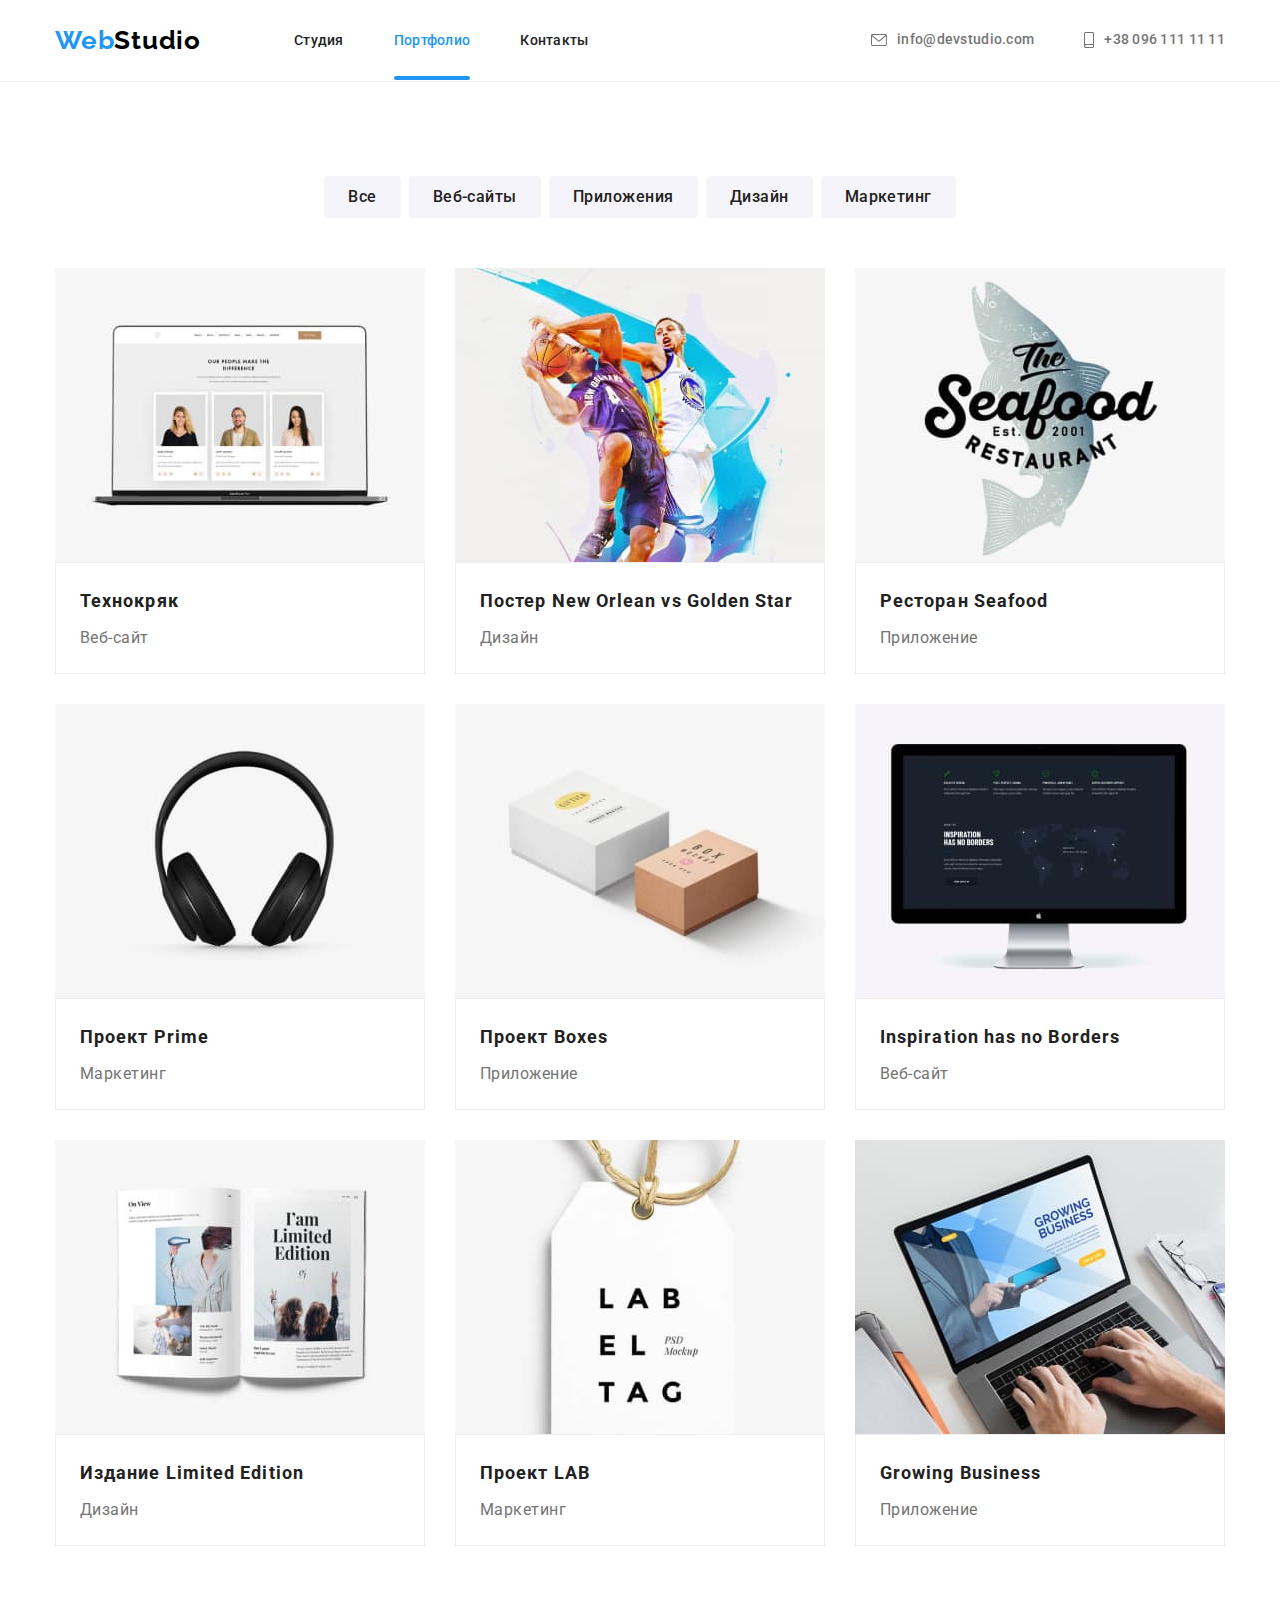
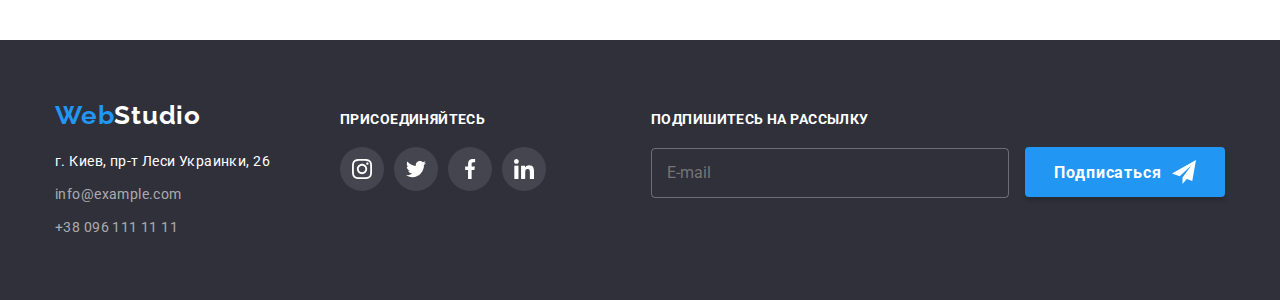
==== portfolio.html @ a88d2c27 "Copy hw-07" ====
<!DOCTYPE html>
<html lang="ru">
<head>
    <meta charset="UTF-8">
    <meta http-equiv="X-UA-Compatible" content="IE=edge">
    <meta name="viewport" content="width=device-width, initial-scale=1.0">
    <title>Портфолио</title>
    <link rel="preconnect" href="https://fonts.googleapis.com">
    <link rel="preconnect" href="https://fonts.gstatic.com" crossorigin>
    <link href="https://fonts.googleapis.com/css2?family=Raleway:wght@700&family=Roboto:wght@400;500;700;900&display=swap"
        rel="stylesheet">
    <link rel="stylesheet" href="./css/modern-normalize.css">    
    <link rel="stylesheet" href="./css/main.min.css">
</head>
<body>
    <header class="header">
        <div class="container header__container">
            <a href="./index.html" class="logo header__logo">Web<span lang="en" class="logo--dark">Studio</span>
            </a>
            <nav>
                <ul class="sitenav">
                    <li class="sitenav__item">
                        <a href="./index.html" class="sitenav__link">Студия</a>
                    </li>
                    <li class="sitenav__item">
                        <a href="#" class="sitenav__link sitenav__link--current">Портфолио</a>
                    </li>
                    <li class="sitenav__item">
                        <a href="" class="sitenav__link">Контакты</a>
                    </li>
                </ul>
            </nav>
            <ul class="contacts">
                <li class="contacts__item">
                    <a href="mailto:info@devstudio.com" class="contacts__link">
                        <svg class="contacts__icon" width="16" height="12">
                            <use href="./images/icons.svg#icon-envelope"></use>
                        </svg>
                        info@devstudio.com
                    </a>
                </li>
                <li class="contacts__item">
                    <a href="tel:+380961111111" class="contacts__link">
                        <svg class="contacts__icon" width="10" height="16">
                            <use href="./images/icons.svg#icon-smartphone"></use>
                        </svg>
                        +38 096 111 11 11
                    </a>
                </li>
            </ul>
        </div>
    </header>
    <main>
        <section class="section">
            <div class="container">
                <h1 class="section__title visually-hidden">Портфолио</h1>
                <ul class="filter">
                    <li class="filter__item"><button type="button" class="filter__button">Все</button></li>
                    <li class="filter__item"><button type="button" class="filter__button">Веб-сайты</button></li>
                    <li class="filter__item"><button type="button" class="filter__button">Приложения</button></li>
                    <li class="filter__item"><button type="button" class="filter__button">Дизайн</button></li>
                    <li class="filter__item"><button type="button" class="filter__button">Маркетинг</button></li>
                </ul>
                <ul class="portfolio">
                    <li class="portfolio__item">
                        <a href="" class="portfolio__link">
                            <div class="portfolio__overlay">
                                <img src="./images/port1.jpg" alt="Визуализация сайта Технокряк" width="370" height="294">
                                <p class="portfolio__description">Технокряк это современная площадка распространения коронавируса. Компании используют эту
                                    платформу для цифрового шпионажа и атак на защищённые сервера конкурентов.</p>
                            </div>
                            <div class="portfolio__content">
                                <h2 class="portfolio__title">Технокряк</h2>
                                <p class="portfolio__text">Веб-сайт</p>
                            </div>
                        </a>
                    </li>
                    <li class="portfolio__item">
                        <a href="" class="portfolio__link">
                            <div class="portfolio__overlay">
                                <img src="./images/port2.jpg" alt="Визуализация дизайна постера нью орлеан против голдэн стар" width="370" height="294">
                                <p class="portfolio__description">Lorem ipsum dolor sit amet consectetur adipisicing elit. Quisquam earum ut corrupti? Aut qui quam illum id mollitia. Esse suscipit ex, tenetur eos architecto non odit veniam cumque. Velit, nam?</p>
                            </div>
                            <div class="portfolio__content">
                                <h2 class="portfolio__title">Постер New Orlean vs Golden Star</h2>
                                <p class="portfolio__text">Дизайн</p>
                            </div>
                        </a>
                    </li>
                    <li class="portfolio__item">
                        <a href="" class="portfolio__link">
                            <div class="portfolio__overlay">
                                <img src="./images/port3.jpg" alt="Визуализация приложения ресторана сифуд" width="370" height="294">
                                <p class="portfolio__description">Lorem, ipsum dolor sit amet consectetur adipisicing elit. Eos minima ex odio. Corporis atque aut eos cumque, iure ipsum cupiditate suscipit, commodi recusandae consequatur sequi repellat velit nostrum deserunt aliquam?</p>
                            </div>
                            <div class="portfolio__content">
                                <h2 class="portfolio__title">Ресторан Seafood</h2>
                                <p class="portfolio__text">Приложение</p>
                            </div>
                        </a>
                    </li>
                    <li class="portfolio__item">
                        <a href="" class="portfolio__link">
                            <div class="portfolio__overlay">
                                <img src="./images/port4.jpg" alt="Визуализация маркетинга проекта прайм" width="370" height="294">
                                <p class="portfolio__description">Lorem ipsum, dolor sit amet consectetur adipisicing elit. Nostrum reiciendis veritatis eius temporibus magni quae blanditiis eum numquam explicabo expedita nesciunt, iste rerum saepe aut error deleniti fugiat velit ipsam.</p>
                            </div>
                            <div class="portfolio__content">
                                <h2 class="portfolio__title">Проект Prime</h2>
                                <p class="portfolio__text">Маркетинг</p>
                            </div>
                        </a>
                    </li>
                    <li class="portfolio__item">
                        <a href="" class="portfolio__link">
                            <div class="portfolio__overlay">
                                <img src="./images/port5.jpg" alt="Визуализация приложения проекта боксэс" width="370" height="294">
                                <p class="portfolio__description">Lorem ipsum dolor sit amet consectetur adipisicing elit. In ea dolor non minus numquam magni eius fugiat quasi minima? Quia cumque vero rerum cum sed accusamus asperiores voluptatum ut! Hic!</p>
                            </div>
                            <div class="portfolio__content">
                                <h2 class="portfolio__title">Проект Boxes</h2>
                                <p class="portfolio__text">Приложение</p>
                            </div>
                        </a>
                    </li>
                    <li class="portfolio__item">
                        <a href="" class="portfolio__link">
                            <div class="portfolio__overlay">
                                <img src="./images/port6.jpg" alt="Визуализация сайта инспирэйшн хэс ноу бордэрс" width="370" height="294">
                                <p class="portfolio__description">Lorem ipsum dolor, sit amet consectetur adipisicing elit. Laudantium tempora consequuntur placeat facilis explicabo quos voluptatum fuga, corrupti distinctio illo corporis repudiandae animi repellat labore inventore? Voluptatem nisi delectus voluptas.</p>
                            </div>
                            <div class="portfolio__content">
                                <h2 class="portfolio__title">Inspiration has no Borders</h2>
                                <p class="portfolio__text">Веб-сайт</p>
                            </div>
                        </a>
                    </li>
                    <li class="portfolio__item">
                        <a href="" class="portfolio__link">
                            <div class="portfolio__overlay">
                                <img src="./images/port7.jpg" alt="Визуализация дизайна издания лимитэд эдишн" width="370" height="294">
                                <p class="portfolio__description">Lorem ipsum dolor sit amet consectetur, adipisicing elit. Maiores amet cumque dicta dignissimos ullam nobis culpa vel vero, consequuntur cum ex fugit accusamus commodi dolorem expedita quos. Odit, rerum nulla.</p>
                            </div>
                            <div class="portfolio__content">
                                <h2 class="portfolio__title">Издание Limited Edition</h2>
                                <p class="portfolio__text">Дизайн</p>
                            </div>
                        </a>
                    </li>
                    <li class="portfolio__item">
                        <a href="" class="portfolio__link">
                            <div class="portfolio__overlay">
                                <img src="./images/port8.jpg" alt="Визуализация маркетинга проекта лаб" width="370" height="294">
                                <p class="portfolio__description">Lorem ipsum dolor sit amet consectetur adipisicing elit. Consequuntur, reprehenderit provident quod eius qui dolore porro hic sequi nemo sint maxime cum error? Officiis voluptates sit commodi, nostrum aut quasi!</p>
                            </div>
                            <div class="portfolio__content">
                                <h2 class="portfolio__title">Проект LAB</h2>
                                <p class="portfolio__text">Маркетинг</p>
                            </div>
                        </a>
                    </li>
                    <li class="portfolio__item">
                        <a href="" class="portfolio__link">
                            <div class="portfolio__overlay">
                                <img src="./images/port9.jpg" alt="Визуализация приложения гровинг бизинэс" width="370" height="294">
                                <p class="portfolio__description">Lorem ipsum dolor sit amet consectetur adipisicing elit. Dolorum esse vel consequuntur eius id expedita omnis dolorem tempore impedit? Ratione distinctio velit rem consectetur pariatur sapiente dolorem. Reprehenderit, officiis exercitationem.</p>
                            </div>
                            <div class="portfolio__content">
                                <h2 class="portfolio__title">Growing Business</h2>
                                <p class="portfolio__text">Приложение</p>
                            </div>
                        </a>
                    </li>
                </ul>
            </div>
        </section>
    </main>
    <footer class="footer">
        <div class="container footer__container">
            <div class="footer__left-wrap">
                <a href="./index.html" class="logo footer__logo">Web<span lang="en" class="logo--light">Studio</span></a>
                <address>
                    <ul class="address">
                        <li class="address__item">
                            <a href="https://goo.gl/maps/Sd4Lendt8BvaJmYn8" target="_blank" class="address__link">г. Киев,
                                пр-т Леси
                                Украинки, 26</a>
                        </li>
                        <li class="address__item">
                            <a href="mailto:info@example.com" class="address__link">info@example.com</a>
                        </li>
                        <li class="address__item">
                            <a href="tel:+380961111111" class="address__link">+38 096 111 11 11</a>
                        </li>
                    </ul>
                </address>
            </div>
            <div class="footer__central-wrap">
                <p class="footer__central-text">Присоединяйтесь</p>
                <ul class="socials">
                    <li class="socials__item">
                        <a href="" class="socials__link socials__link--theme-dark">
                            <svg class="socials__icon" width="20" height="20">
                                <use href="./images/icons.svg#icon-instagram"></use>
                            </svg>
                        </a>
                    </li>
                    <li class="socials__item">
                        <a href="" class="socials__link socials__link--theme-dark">
                            <svg class="socials__icon" width="20" height="20">
                                <use href="./images/icons.svg#icon-twitter"></use>
                            </svg>
                        </a>
                    </li>
                    <li class="socials__item">
                        <a href="" class="socials__link socials__link--theme-dark">
                            <svg class="socials__icon" width="20" height="20">
                                <use href="./images/icons.svg#icon-facebook"></use>
                            </svg>
                        </a>
                    </li>
                    <li class="socials__item">
                        <a href="" class="socials__link socials__link--theme-dark">
                            <svg class="socials__icon" width="20" height="20">
                                <use href="./images/icons.svg#icon-linkedin"></use>
                            </svg>
                        </a>
                    </li>
                </ul>
            </div>
            <div class="footer__right-wrap">
                <p class="footer__right-text">Подпишитесь на рассылку</p>
                <form action="#" class="subscribe">
                    <input type="email" class="subscribe__email" name="subscribe-email" placeholder="E-mail" />
                    <button type="submit" class="button subscribe__button">Подписаться
                        <svg class="subscribe__icon" width="24" height="24">
                            <use href="./images/icons.svg#icon-subscribe"></use>
                        </svg>
                    </button>
                </form>
            </div>
        </div>
    </footer>
</body>
</html>
---- css/main.min.css ----
.visually-hidden{position:absolute;white-space:nowrap;width:1px;height:1px;overflow:hidden;border:0;padding:0;clip:rect(0 0 0 0);clip-path:inset(50%);margin:-1px}.section__title{font-size:36px;line-height:1.17;letter-spacing:.03em;text-align:center}.features__title,.about__title,.footer__right-text,.footer__central-text{font-size:14px;line-height:1.14;letter-spacing:.03em;text-transform:uppercase}.logo{font-family:"Raleway",sans-serif;font-weight:700;font-size:26px;line-height:1.19;letter-spacing:.03em}.hero__title{font-weight:900;font-size:44px;line-height:1.36;letter-spacing:.06em;text-transform:uppercase;text-align:center}.sitenav__link,.contacts__link{font-weight:500;font-size:14px;line-height:1.14;letter-spacing:.02em}.team__title,.team__text{font-size:16px;line-height:1.19;letter-spacing:.03em;text-align:center}h1,h2,h3,h4,h5,h6,p,ul{margin-top:0;margin-bottom:0}a{text-decoration:none}ul{padding:0;list-style-type:none}button{padding:0}body{font-family:"Roboto", sans-serif;color:#757575}img{display:block;max-width:100%;height:auto}.container{width:1200px;margin:0 auto;padding:0 15px}.logo{color:#2196f3}.logo--dark{color:#000000}.logo--light{color:#fff}.section{padding-top:94px;padding-bottom:94px}.section__title{margin-bottom:50px;color:#212121}.section--no-padding-top{padding-top:0}.section--another-background{background-color:#f5f4fa}.button{display:block;margin:0 auto;min-width:200px;min-height:50px;font-weight:700;font-size:16px;line-height:1.87;letter-spacing:0.06em;color:#fff;background-color:#2196f3;box-shadow:0px 4px 4px rgba(0,0,0,0.15);border-radius:4px;border-color:transparent;cursor:pointer}.socials{display:flex;justify-content:center}.socials__item{min-height:44px;min-width:44px}.socials__item:not(:last-child){margin-right:10px}.socials__link{display:flex;justify-content:center;align-items:center;width:100%;height:100%;background-color:transparent;border-radius:50%;fill:#afb1b8;transition:background-color 250ms cubic-bezier(0.4, 0, 0.2, 1)}.socials__link:hover,.socials__link:focus{background-color:#2196f3;fill:#ffffff}.socials__link--theme-dark{background-color:rgba(255,255,255,0.1);fill:#ffffff}.backdrop{width:100vw;height:100vh;background-color:rgba(0,0,0,0.2);position:fixed;top:0;left:0;transition:opacity 250ms cubic-bezier(0.4, 0, 0.2, 1),visibility 250ms cubic-bezier(0.4, 0, 0.2, 1)}.backdrop.is-hidden{opacity:0;visibility:hidden;pointer-events:none}.modal{width:528px;min-height:581px;padding:40px;position:absolute;top:50%;left:50%;background-color:#fff;box-shadow:0px 1px 3px rgba(0,0,0,0.12),0px 1px 1px rgba(0,0,0,0.14),0px 2px 1px rgba(0,0,0,0.2);border-radius:4px;transform:translate(-50%, -50%) scale(1);transition:transform 250ms cubic-bezier(0.4, 0, 0.2, 1)}.backdrop.is-hidden .modal{transform:translate(-50%, -50%) scale(1.15)}.modal__close{display:flex;align-items:center;justify-content:center;width:30px;height:30px;position:absolute;top:8px;right:8px;color:#000000;background-color:transparent;border-radius:50%;border-color:rgba(0,0,0,0.1);cursor:pointer;transition:color 250ms cubic-bezier(0.4, 0, 0.2, 1)}.modal__close:hover,.modal__close:focus{color:#2196f3}.modal__close-icon{fill:currentColor}.application__title{margin-bottom:12px;font-weight:700;font-size:20px;line-height:1.15;text-align:center;letter-spacing:.03em;color:#212121}.application__label{display:flex;flex-direction:column;margin-bottom:10px;font-size:12px;line-height:1.17;letter-spacing:0.01em;color:#757575}.application__label_last{margin-bottom:0}.application__input-wrap{margin-top:4px;position:relative;color:#212121}.application__input{width:100%;min-height:40px;padding-left:42px;border:1px solid rgba(33,33,33,0.2);border-radius:4px;cursor:pointer;transition:border-color 250ms cubic-bezier(0.4, 0, 0.2, 1)}.application__input:focus{border-color:#2196f3}.application__icon{position:absolute;left:12px;top:50%;transform:translateY(-50%);fill:currentColor;transition:fill 250ms cubic-bezier(0.4, 0, 0.2, 1)}.application__input:focus+.application__icon{fill:#2196f3}.application__comment{margin-top:4px;padding:12px 16px;min-height:120px;border:1px solid rgba(33,33,33,0.2);border-radius:4px;resize:none;cursor:pointer;transition:border-color 250ms cubic-bezier(0.4, 0, 0.2, 1)}.application__comment::placeholder{color:rgba(117,117,117,0.5);transition:color 250ms cubic-bezier(0.4, 0, 0.2, 1)}.application__comment:focus{border-color:#2196f3}.application__comment:focus::placeholder{color:#2196f3}.policy{display:flex;justify-content:center;align-items:center;margin-top:20px;margin-bottom:30px;font-size:14px;line-height:1.71;letter-spacing:.03em;color:#757575;cursor:pointer}.policy__checkbox{appearance:none}.policy__item{display:flex;justify-content:center;align-items:center;width:16px;height:15px;margin-right:8px;border:2px solid #000000;border-radius:3px;transition:background-color 250ms cubic-bezier(0.4, 0, 0.2, 1),border 250ms cubic-bezier(0.4, 0, 0.2, 1)}.policy__checkbox:focus+.policy__item{border:2px solid #2196f3;outline:1px solid #000000}.policy__checkbox:checked+.policy__item{background-color:#2196f3;border:2px solid transparent}.policy__icon{fill:#fff}.policy__link{margin-left:4px;color:#2196f3;text-decoration:underline}.header{border-bottom:1px solid #ececec}.header__container{display:flex;align-items:center;padding-top:25px;padding-bottom:25px}.header__logo{margin-right:93px}.sitenav{display:flex}.sitenav__item:not(:last-child){margin-right:50px}.sitenav__link{position:relative;color:#212121;transition:color 250ms cubic-bezier(0.4, 0, 0.2, 1)}.sitenav__link:hover,.sitenav__link:focus{color:#2196f3}.sitenav__link--current{color:#2196f3}.sitenav__link--current::after{content:"";width:100%;height:4px;display:block;position:absolute;left:0;bottom:-32px;background-color:#2196f3;border-radius:2px}.contacts{display:flex;margin-left:auto}.contacts__item:not(:last-child){margin-right:50px}.contacts__link{display:flex;align-items:center;color:inherit;transition:color 250ms cubic-bezier(0.4, 0, 0.2, 1)}.contacts__link:hover,.contacts__link:focus{color:#2196f3}.contacts__icon{fill:currentColor;margin-right:10px}.hero{max-width:1600px;margin:0 auto;padding-top:200px;padding-bottom:200px;background-color:#2f303a;background-image:linear-gradient(rgba(47,48,58,0.4), rgba(47,48,58,0.4)),url(../images/hero-bg.jpg);background-position:center;background-repeat:no-repeat;background-size:cover}.hero__title{margin-bottom:30px;max-width:696px;margin-right:auto;margin-left:auto;color:#fff}.features{display:flex}.features__item{min-width:270px}.features__item:not(:last-child){margin-right:30px}.features__thumb{display:flex;justify-content:center;align-items:center;width:100%;min-height:120px;margin-bottom:30px;background-color:#f5f4fa;border-radius:4px}.features__title{margin-bottom:10px;color:#212121}.features__text{font-size:14px;line-height:1.71;letter-spacing:.03em}.about{display:flex}.about__section{padding-top:0}.about__item{position:relative}.about__item:not(:last-child){margin-right:30px}.about__title{display:flex;justify-content:center;align-items:center;width:100%;min-height:70px;position:absolute;bottom:0;left:0;color:#fff;background-color:rgba(47,48,58,0.8)}.team{display:flex}.team__item{background:#fff;box-shadow:0px 1px 3px rgba(0,0,0,0.12),0px 1px 1px rgba(0,0,0,0.14),0px 2px 1px rgba(0,0,0,0.2);border-radius:0px 0px 4px 4px}.team__item:not(:last-child){margin-right:30px}.team__content{padding-top:30px;padding-bottom:30px}.team__title{margin-bottom:10px;font-weight:500;color:#212121}.team__text{margin-bottom:16px}.clients{display:flex;justify-content:center;align-items:center}.clients__item{width:170px;height:92px}.clients__item:not(:last-child){margin-right:30px}.clients__link{display:flex;justify-content:center;align-items:center;width:100%;height:100%;fill:#afb1b8;border:1px solid #afb1b8;border-radius:4px;transition:border-color 250ms cubic-bezier(0.4, 0, 0.2, 1),fill 250ms cubic-bezier(0.4, 0, 0.2, 1)}.clients__link:hover,.clients__link:focus{border-color:#2196f3;fill:#2196f3}.footer{padding-top:60px;padding-bottom:60px;background-color:#2f303a}.footer__container{display:flex;align-items:baseline}.footer__logo{display:block;margin-bottom:20px}.footer__left-wrap{margin-right:70px}.footer__right-wrap{margin-left:auto}.footer__right-text,.footer__central-text{margin-bottom:20px;color:#fff;font-weight:700}.address__item{font-style:normal;font-size:14px;line-height:1.71;letter-spacing:.03em;color:#fff}.address__item+.address__item{color:rgba(255,255,255,0.6)}.address__item:not(:last-child){margin-bottom:9px}.address__link{color:inherit;transition:color 250ms cubic-bezier(0.4, 0, 0.2, 1)}.address__link:hover,.address__link:focus{color:#2196f3}.subscribe__email{width:358px;min-height:50px;padding:15px;margin-right:12px;color:#fff;background-color:transparent;border:1px solid rgba(255,255,255,0.3);border-radius:4px;cursor:pointer}.subscribe__button{display:inline-flex;justify-content:center;align-items:center}.subscribe__icon{margin-left:10px;fill:currentColor}.filter{display:flex;justify-content:center;margin-bottom:50px}.filter__item:not(:last-child){margin-right:8px}.filter__button{padding:6px 22px;font-family:inherit;font-weight:500;font-size:16px;line-height:1.62;letter-spacing:.03em;color:#212121;background:#f5f4fa;border-radius:4px;border-color:transparent;cursor:pointer;transition:color 250ms cubic-bezier(0.4, 0, 0.2, 1),background-color 250ms cubic-bezier(0.4, 0, 0.2, 1),box-shadow 250ms cubic-bezier(0.4, 0, 0.2, 1)}.filter__button:hover,.filter__button:focus{color:#fff;background-color:#2196f3;box-shadow:0px 3px 1px rgba(0,0,0,0.1),0px 1px 2px rgba(0,0,0,0.08),0px 2px 2px rgba(0,0,0,0.12)}.portfolio{display:flex;flex-wrap:wrap;margin-right:-30px;margin-bottom:-30px}.portfolio__item{margin-right:30px;margin-bottom:30px;flex-basis:calc((100% - 3 * 30px) / 3)}.portfolio__link{display:inline-block;width:100%;height:100%;transition:box-shadow 250ms cubic-bezier(0.4, 0, 0.2, 1)}.portfolio__link:hover,.portfolio__link:focus{box-shadow:0px 1px 1px rgba(0,0,0,0.12),0px 4px 4px rgba(0,0,0,0.06),1px 4px 6px rgba(0,0,0,0.16)}.portfolio__overlay{position:relative;overflow:hidden}.portfolio__description{height:100%;padding:63px 24px;position:absolute;top:0;left:0;font-size:18px;line-height:1.56;letter-spacing:.03em;color:#fff;background-color:#2196f3;transform:translateY(101%);transition:transform 250ms cubic-bezier(0.4, 0, 0.2, 1)}.portfolio__link:hover .portfolio__description,.portfolio__link:focus .portfolio__description{transform:translateY(0)}.portfolio__content{padding:20px 24px;border:1px solid #eeeeee}.portfolio__title{margin-bottom:4px;font-size:18px;line-height:2;letter-spacing:0.06em;color:#212121}.portfolio__text{font-size:16px;line-height:1.87;letter-spacing:.03em;color:#757575}
/*# sourceMappingURL=main.min.css.map */
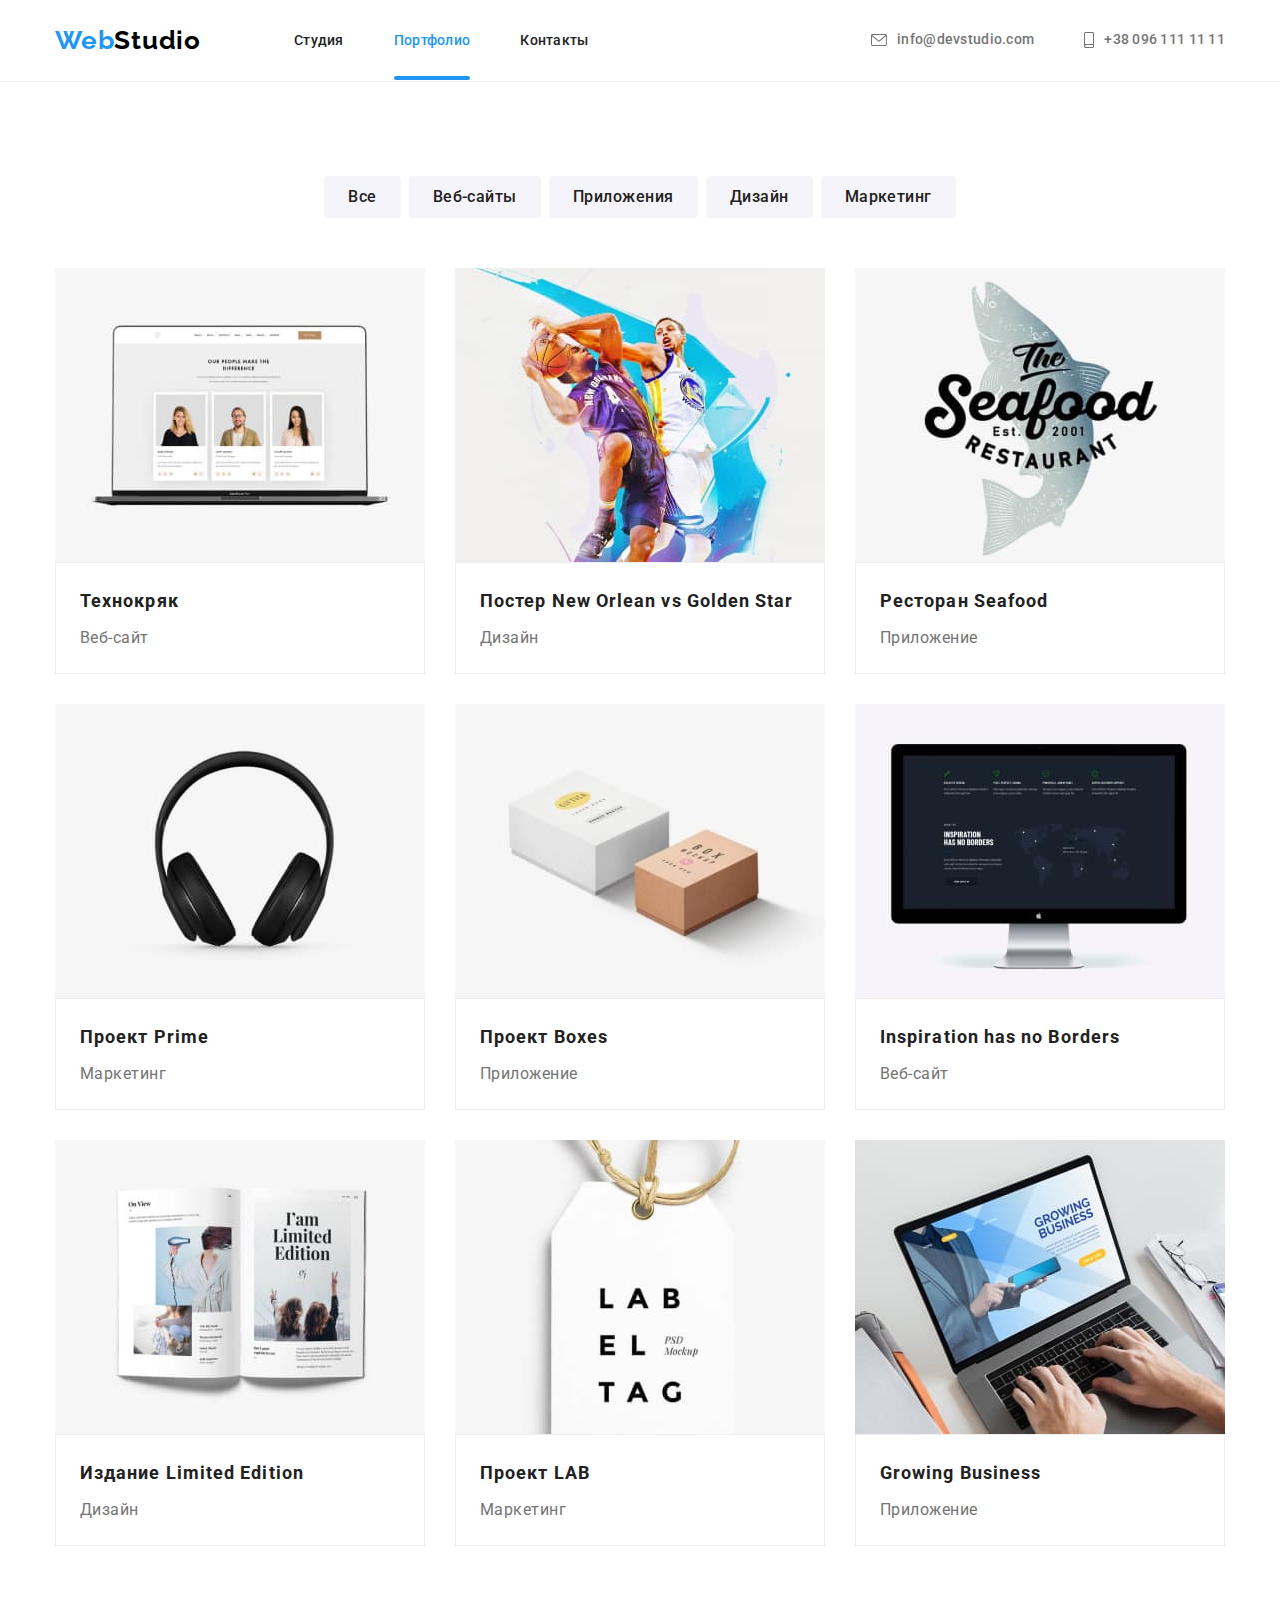
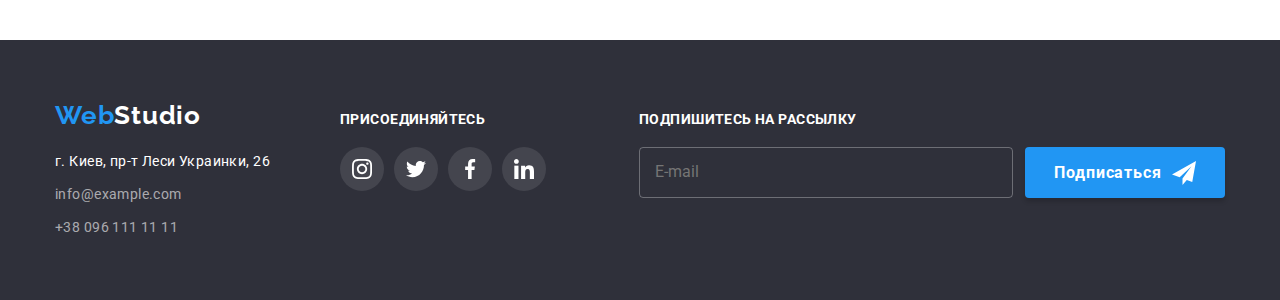
==== commit 934aeaa3: "done №1" ====
--- a/portfolio.html
+++ b/portfolio.html
@@ -13,7 +13,7 @@
     <link rel="stylesheet" href="./css/main.min.css">
 </head>
 <body>
-    <header class="header">
+    <header class="header block">
         <div class="container header__container">
             <a href="./index.html" class="logo header__logo">Web<span lang="en" class="logo--dark">Studio</span>
             </a>
@@ -48,10 +48,73 @@
                     </a>
                 </li>
             </ul>
+            <button type="button" class="open-menu-button">
+                <svg class="open-menu-icon" width="40" height="40">
+                    <use href="./images/icons.svg#icon-mob-menu"></use>
+                </svg>
+            </button>
+        </div>
+        <div class="mobile-menu is-hidden">
+            <div class="container mobile-menu__container">
+                <div class="mobile-menu__top">
+                    <button type="button" class="close-menu-button">
+                        <svg class="close-menu-icon" width="40" height="40">
+                            <use href="./images/icons.svg#icon-mob-menu-close"></use>
+                        </svg>
+                    </button>
+                    <ul class="mobile-sitenav">
+                        <li class="mobile-sitenav__item">
+                            <a href="./index.html" class="mobile-sitenav__link">Студия</a>
+                        </li>
+                        <li class="mobile-sitenav__item">
+                            <a href="#" class="mobile-sitenav__link mobile-sitenav__link--current">Портфолио</a>
+                        </li>
+                        <li class="mobile-sitenav__item">
+                            <a href="" class="mobile-sitenav__link">Контакты</a>
+                        </li>
+                    </ul>
+                </div>
+                <div class="mobile-menu__bottom">
+                    <ul class="mobile-contacts">
+                        <li class="mobile-contacts__item">
+                            <a href="tel:+380961111111" class="mobile-contacts__link">
+                                +38 096 111 11 11
+                            </a>
+                        </li>
+                        <li class="mobile-contacts__item">
+                            <a href="mailto:info@devstudio.com" class="mobile-contacts__link">
+                                info@devstudio.com
+                            </a>
+                        </li>
+                    </ul>
+                    <ul class="mobile-socials">
+                        <li class="mobile-socials__item">
+                            <a href="" class="mobile-socials__link">
+                                Instagram
+                            </a>
+                        </li>
+                        <li class="mobile-socials__item">
+                            <a href="" class="mobile-socials__link">
+                                Twitter
+                            </a>
+                        </li>
+                        <li class="mobile-socials__item">
+                            <a href="" class="mobile-socials__link">
+                                Facebook
+                            </a>
+                        </li>
+                        <li class="mobile-socials__item">
+                            <a href="" class="mobile-socials__link">
+                                LinkedIn
+                            </a>
+                        </li>
+                    </ul>
+                </div>
+            </div>
         </div>
     </header>
     <main>
-        <section class="section">
+        <section class="section block">
             <div class="container">
                 <h1 class="section__title visually-hidden">Портфолио</h1>
                 <ul class="filter">
@@ -65,7 +128,12 @@
                     <li class="portfolio__item">
                         <a href="" class="portfolio__link">
                             <div class="portfolio__overlay">
-                                <img src="./images/port1.jpg" alt="Визуализация сайта Технокряк" width="370" height="294">
+                                <picture>
+                                    <source srcset="./images/port1.jpg 1x, ./images/port1@2x.jpg 2x" media="(min-width:1200px)">
+                                    <source srcset="./images/port1-tab.jpg 1x, ./images/port1-tab@2x.jpg 2x" media="(min-width:768px)">
+                                    <source srcset="./images/port1-mob.jpg 1x, ./images/port1-mob@2x.jpg 2x">
+                                    <img src="./images/port1.jpg" alt="Визуализация сайта Технокряк">
+                                </picture>
                                 <p class="portfolio__description">Технокряк это современная площадка распространения коронавируса. Компании используют эту
                                     платформу для цифрового шпионажа и атак на защищённые сервера конкурентов.</p>
                             </div>
@@ -78,7 +146,12 @@
                     <li class="portfolio__item">
                         <a href="" class="portfolio__link">
                             <div class="portfolio__overlay">
-                                <img src="./images/port2.jpg" alt="Визуализация дизайна постера нью орлеан против голдэн стар" width="370" height="294">
+                                <picture>
+                                    <source srcset="./images/port2.jpg 1x, ./images/port2@2x.jpg 2x" media="(min-width:1200px)">
+                                    <source srcset="./images/port2-tab.jpg 1x, ./images/port2-tab@2x.jpg 2x" media="(min-width:768px)">
+                                    <source srcset="./images/port2-mob.jpg 1x, ./images/port2-mob@2x.jpg 2x">
+                                    <img src="./images/port2.jpg" alt="Визуализация дизайна постера нью орлеан против голдэн стар">
+                                </picture>
                                 <p class="portfolio__description">Lorem ipsum dolor sit amet consectetur adipisicing elit. Quisquam earum ut corrupti? Aut qui quam illum id mollitia. Esse suscipit ex, tenetur eos architecto non odit veniam cumque. Velit, nam?</p>
                             </div>
                             <div class="portfolio__content">
@@ -90,7 +163,12 @@
                     <li class="portfolio__item">
                         <a href="" class="portfolio__link">
                             <div class="portfolio__overlay">
-                                <img src="./images/port3.jpg" alt="Визуализация приложения ресторана сифуд" width="370" height="294">
+                                <picture>
+                                    <source srcset="./images/port3.jpg 1x, ./images/port3@2x.jpg 2x" media="(min-width:1200px)">
+                                    <source srcset="./images/port3-tab.jpg 1x, ./images/port3-tab@2x.jpg 2x" media="(min-width:768px)">
+                                    <source srcset="./images/port3-mob.jpg 1x, ./images/port3-mob@2x.jpg 2x">
+                                    <img src="./images/port3.jpg" alt="Визуализация приложения ресторана сифуд">
+                                </picture>
                                 <p class="portfolio__description">Lorem, ipsum dolor sit amet consectetur adipisicing elit. Eos minima ex odio. Corporis atque aut eos cumque, iure ipsum cupiditate suscipit, commodi recusandae consequatur sequi repellat velit nostrum deserunt aliquam?</p>
                             </div>
                             <div class="portfolio__content">
@@ -102,7 +180,12 @@
                     <li class="portfolio__item">
                         <a href="" class="portfolio__link">
                             <div class="portfolio__overlay">
-                                <img src="./images/port4.jpg" alt="Визуализация маркетинга проекта прайм" width="370" height="294">
+                                <picture>
+                                    <source srcset="./images/port4.jpg 1x, ./images/port4@2x.jpg 2x" media="(min-width:1200px)">
+                                    <source srcset="./images/port4-tab.jpg 1x, ./images/port4-tab@2x.jpg 2x" media="(min-width:768px)">
+                                    <source srcset="./images/port4-mob.jpg 1x, ./images/port4-mob@2x.jpg 2x">
+                                    <img src="./images/port4.jpg" alt="Визуализация маркетинга проекта прайм">
+                                </picture>
                                 <p class="portfolio__description">Lorem ipsum, dolor sit amet consectetur adipisicing elit. Nostrum reiciendis veritatis eius temporibus magni quae blanditiis eum numquam explicabo expedita nesciunt, iste rerum saepe aut error deleniti fugiat velit ipsam.</p>
                             </div>
                             <div class="portfolio__content">
@@ -114,7 +197,12 @@
                     <li class="portfolio__item">
                         <a href="" class="portfolio__link">
                             <div class="portfolio__overlay">
-                                <img src="./images/port5.jpg" alt="Визуализация приложения проекта боксэс" width="370" height="294">
+                                <picture>
+                                    <source srcset="./images/port5.jpg 1x, ./images/port5@2x.jpg 2x" media="(min-width:1200px)">
+                                    <source srcset="./images/port5-tab.jpg 1x, ./images/port5-tab@2x.jpg 2x" media="(min-width:768px)">
+                                    <source srcset="./images/port5-mob.jpg 1x, ./images/port5-mob@2x.jpg 2x">
+                                    <img src="./images/port5.jpg" alt="Визуализация приложения проекта боксэс">
+                                </picture>
                                 <p class="portfolio__description">Lorem ipsum dolor sit amet consectetur adipisicing elit. In ea dolor non minus numquam magni eius fugiat quasi minima? Quia cumque vero rerum cum sed accusamus asperiores voluptatum ut! Hic!</p>
                             </div>
                             <div class="portfolio__content">
@@ -126,7 +214,12 @@
                     <li class="portfolio__item">
                         <a href="" class="portfolio__link">
                             <div class="portfolio__overlay">
-                                <img src="./images/port6.jpg" alt="Визуализация сайта инспирэйшн хэс ноу бордэрс" width="370" height="294">
+                                <picture>
+                                    <source srcset="./images/port6.jpg 1x, ./images/port6@2x.jpg 2x" media="(min-width:1200px)">
+                                    <source srcset="./images/port6-tab.jpg 1x, ./images/port6-tab@2x.jpg 2x" media="(min-width:768px)">
+                                    <source srcset="./images/port6-mob.jpg 1x, ./images/port6-mob@2x.jpg 2x">
+                                    <img src="./images/port6.jpg" alt="Визуализация сайта инспирэйшн хэс ноу бордэрс">
+                                </picture>
                                 <p class="portfolio__description">Lorem ipsum dolor, sit amet consectetur adipisicing elit. Laudantium tempora consequuntur placeat facilis explicabo quos voluptatum fuga, corrupti distinctio illo corporis repudiandae animi repellat labore inventore? Voluptatem nisi delectus voluptas.</p>
                             </div>
                             <div class="portfolio__content">
@@ -138,7 +231,12 @@
                     <li class="portfolio__item">
                         <a href="" class="portfolio__link">
                             <div class="portfolio__overlay">
-                                <img src="./images/port7.jpg" alt="Визуализация дизайна издания лимитэд эдишн" width="370" height="294">
+                                <picture>
+                                    <source srcset="./images/port7.jpg 1x, ./images/port7@2x.jpg 2x" media="(min-width:1200px)">
+                                    <source srcset="./images/port7-tab.jpg 1x, ./images/port7-tab@2x.jpg 2x" media="(min-width:768px)">
+                                    <source srcset="./images/port7-mob.jpg 1x, ./images/port7-mob@2x.jpg 2x">
+                                    <img src="./images/port7.jpg" alt="Визуализация дизайна издания лимитэд эдишн">
+                                </picture>
                                 <p class="portfolio__description">Lorem ipsum dolor sit amet consectetur, adipisicing elit. Maiores amet cumque dicta dignissimos ullam nobis culpa vel vero, consequuntur cum ex fugit accusamus commodi dolorem expedita quos. Odit, rerum nulla.</p>
                             </div>
                             <div class="portfolio__content">
@@ -150,7 +248,12 @@
                     <li class="portfolio__item">
                         <a href="" class="portfolio__link">
                             <div class="portfolio__overlay">
-                                <img src="./images/port8.jpg" alt="Визуализация маркетинга проекта лаб" width="370" height="294">
+                                <picture>
+                                    <source srcset="./images/port8.jpg 1x, ./images/port8@2x.jpg 2x" media="(min-width:1200px)">
+                                    <source srcset="./images/port8-tab.jpg 1x, ./images/port8-tab@2x.jpg 2x" media="(min-width:768px)">
+                                    <source srcset="./images/port8-mob.jpg 1x, ./images/port8-mob@2x.jpg 2x">
+                                    <img src="./images/port8.jpg" alt="Визуализация маркетинга проекта лаб">
+                                </picture>
                                 <p class="portfolio__description">Lorem ipsum dolor sit amet consectetur adipisicing elit. Consequuntur, reprehenderit provident quod eius qui dolore porro hic sequi nemo sint maxime cum error? Officiis voluptates sit commodi, nostrum aut quasi!</p>
                             </div>
                             <div class="portfolio__content">
@@ -162,7 +265,12 @@
                     <li class="portfolio__item">
                         <a href="" class="portfolio__link">
                             <div class="portfolio__overlay">
-                                <img src="./images/port9.jpg" alt="Визуализация приложения гровинг бизинэс" width="370" height="294">
+                                <picture>
+                                    <source srcset="./images/port9.jpg 1x, ./images/port9@2x.jpg 2x" media="(min-width:1200px)">
+                                    <source srcset="./images/port9-tab.jpg 1x, ./images/port9-tab@2x.jpg 2x" media="(min-width:768px)">
+                                    <source srcset="./images/port9-mob.jpg 1x, ./images/port9-mob@2x.jpg 2x">
+                                    <img src="./images/port9.jpg" alt="Визуализация приложения гровинг бизинэс">
+                                </picture>
                                 <p class="portfolio__description">Lorem ipsum dolor sit amet consectetur adipisicing elit. Dolorum esse vel consequuntur eius id expedita omnis dolorem tempore impedit? Ratione distinctio velit rem consectetur pariatur sapiente dolorem. Reprehenderit, officiis exercitationem.</p>
                             </div>
                             <div class="portfolio__content">
@@ -175,7 +283,7 @@
             </div>
         </section>
     </main>
-    <footer class="footer">
+    <footer class="footer block">
         <div class="container footer__container">
             <div class="footer__left-wrap">
                 <a href="./index.html" class="logo footer__logo">Web<span lang="en" class="logo--light">Studio</span></a>
@@ -242,4 +350,5 @@
         </div>
     </footer>
 </body>
+<script src="./js/mobile-menu.js"></script>
 </html>--- a/css/main.min.css
+++ b/css/main.min.css
@@ -1,2 +1,2 @@
-.visually-hidden{position:absolute;white-space:nowrap;width:1px;height:1px;overflow:hidden;border:0;padding:0;clip:rect(0 0 0 0);clip-path:inset(50%);margin:-1px}.section__title{font-size:36px;line-height:1.17;letter-spacing:.03em;text-align:center}.features__title,.about__title,.footer__right-text,.footer__central-text{font-size:14px;line-height:1.14;letter-spacing:.03em;text-transform:uppercase}.logo{font-family:"Raleway",sans-serif;font-weight:700;font-size:26px;line-height:1.19;letter-spacing:.03em}.hero__title{font-weight:900;font-size:44px;line-height:1.36;letter-spacing:.06em;text-transform:uppercase;text-align:center}.sitenav__link,.contacts__link{font-weight:500;font-size:14px;line-height:1.14;letter-spacing:.02em}.team__title,.team__text{font-size:16px;line-height:1.19;letter-spacing:.03em;text-align:center}h1,h2,h3,h4,h5,h6,p,ul{margin-top:0;margin-bottom:0}a{text-decoration:none}ul{padding:0;list-style-type:none}button{padding:0}body{font-family:"Roboto", sans-serif;color:#757575}img{display:block;max-width:100%;height:auto}.container{width:1200px;margin:0 auto;padding:0 15px}.logo{color:#2196f3}.logo--dark{color:#000000}.logo--light{color:#fff}.section{padding-top:94px;padding-bottom:94px}.section__title{margin-bottom:50px;color:#212121}.section--no-padding-top{padding-top:0}.section--another-background{background-color:#f5f4fa}.button{display:block;margin:0 auto;min-width:200px;min-height:50px;font-weight:700;font-size:16px;line-height:1.87;letter-spacing:0.06em;color:#fff;background-color:#2196f3;box-shadow:0px 4px 4px rgba(0,0,0,0.15);border-radius:4px;border-color:transparent;cursor:pointer}.socials{display:flex;justify-content:center}.socials__item{min-height:44px;min-width:44px}.socials__item:not(:last-child){margin-right:10px}.socials__link{display:flex;justify-content:center;align-items:center;width:100%;height:100%;background-color:transparent;border-radius:50%;fill:#afb1b8;transition:background-color 250ms cubic-bezier(0.4, 0, 0.2, 1)}.socials__link:hover,.socials__link:focus{background-color:#2196f3;fill:#ffffff}.socials__link--theme-dark{background-color:rgba(255,255,255,0.1);fill:#ffffff}.backdrop{width:100vw;height:100vh;background-color:rgba(0,0,0,0.2);position:fixed;top:0;left:0;transition:opacity 250ms cubic-bezier(0.4, 0, 0.2, 1),visibility 250ms cubic-bezier(0.4, 0, 0.2, 1)}.backdrop.is-hidden{opacity:0;visibility:hidden;pointer-events:none}.modal{width:528px;min-height:581px;padding:40px;position:absolute;top:50%;left:50%;background-color:#fff;box-shadow:0px 1px 3px rgba(0,0,0,0.12),0px 1px 1px rgba(0,0,0,0.14),0px 2px 1px rgba(0,0,0,0.2);border-radius:4px;transform:translate(-50%, -50%) scale(1);transition:transform 250ms cubic-bezier(0.4, 0, 0.2, 1)}.backdrop.is-hidden .modal{transform:translate(-50%, -50%) scale(1.15)}.modal__close{display:flex;align-items:center;justify-content:center;width:30px;height:30px;position:absolute;top:8px;right:8px;color:#000000;background-color:transparent;border-radius:50%;border-color:rgba(0,0,0,0.1);cursor:pointer;transition:color 250ms cubic-bezier(0.4, 0, 0.2, 1)}.modal__close:hover,.modal__close:focus{color:#2196f3}.modal__close-icon{fill:currentColor}.application__title{margin-bottom:12px;font-weight:700;font-size:20px;line-height:1.15;text-align:center;letter-spacing:.03em;color:#212121}.application__label{display:flex;flex-direction:column;margin-bottom:10px;font-size:12px;line-height:1.17;letter-spacing:0.01em;color:#757575}.application__label_last{margin-bottom:0}.application__input-wrap{margin-top:4px;position:relative;color:#212121}.application__input{width:100%;min-height:40px;padding-left:42px;border:1px solid rgba(33,33,33,0.2);border-radius:4px;cursor:pointer;transition:border-color 250ms cubic-bezier(0.4, 0, 0.2, 1)}.application__input:focus{border-color:#2196f3}.application__icon{position:absolute;left:12px;top:50%;transform:translateY(-50%);fill:currentColor;transition:fill 250ms cubic-bezier(0.4, 0, 0.2, 1)}.application__input:focus+.application__icon{fill:#2196f3}.application__comment{margin-top:4px;padding:12px 16px;min-height:120px;border:1px solid rgba(33,33,33,0.2);border-radius:4px;resize:none;cursor:pointer;transition:border-color 250ms cubic-bezier(0.4, 0, 0.2, 1)}.application__comment::placeholder{color:rgba(117,117,117,0.5);transition:color 250ms cubic-bezier(0.4, 0, 0.2, 1)}.application__comment:focus{border-color:#2196f3}.application__comment:focus::placeholder{color:#2196f3}.policy{display:flex;justify-content:center;align-items:center;margin-top:20px;margin-bottom:30px;font-size:14px;line-height:1.71;letter-spacing:.03em;color:#757575;cursor:pointer}.policy__checkbox{appearance:none}.policy__item{display:flex;justify-content:center;align-items:center;width:16px;height:15px;margin-right:8px;border:2px solid #000000;border-radius:3px;transition:background-color 250ms cubic-bezier(0.4, 0, 0.2, 1),border 250ms cubic-bezier(0.4, 0, 0.2, 1)}.policy__checkbox:focus+.policy__item{border:2px solid #2196f3;outline:1px solid #000000}.policy__checkbox:checked+.policy__item{background-color:#2196f3;border:2px solid transparent}.policy__icon{fill:#fff}.policy__link{margin-left:4px;color:#2196f3;text-decoration:underline}.header{border-bottom:1px solid #ececec}.header__container{display:flex;align-items:center;padding-top:25px;padding-bottom:25px}.header__logo{margin-right:93px}.sitenav{display:flex}.sitenav__item:not(:last-child){margin-right:50px}.sitenav__link{position:relative;color:#212121;transition:color 250ms cubic-bezier(0.4, 0, 0.2, 1)}.sitenav__link:hover,.sitenav__link:focus{color:#2196f3}.sitenav__link--current{color:#2196f3}.sitenav__link--current::after{content:"";width:100%;height:4px;display:block;position:absolute;left:0;bottom:-32px;background-color:#2196f3;border-radius:2px}.contacts{display:flex;margin-left:auto}.contacts__item:not(:last-child){margin-right:50px}.contacts__link{display:flex;align-items:center;color:inherit;transition:color 250ms cubic-bezier(0.4, 0, 0.2, 1)}.contacts__link:hover,.contacts__link:focus{color:#2196f3}.contacts__icon{fill:currentColor;margin-right:10px}.hero{max-width:1600px;margin:0 auto;padding-top:200px;padding-bottom:200px;background-color:#2f303a;background-image:linear-gradient(rgba(47,48,58,0.4), rgba(47,48,58,0.4)),url(../images/hero-bg.jpg);background-position:center;background-repeat:no-repeat;background-size:cover}.hero__title{margin-bottom:30px;max-width:696px;margin-right:auto;margin-left:auto;color:#fff}.features{display:flex}.features__item{min-width:270px}.features__item:not(:last-child){margin-right:30px}.features__thumb{display:flex;justify-content:center;align-items:center;width:100%;min-height:120px;margin-bottom:30px;background-color:#f5f4fa;border-radius:4px}.features__title{margin-bottom:10px;color:#212121}.features__text{font-size:14px;line-height:1.71;letter-spacing:.03em}.about{display:flex}.about__section{padding-top:0}.about__item{position:relative}.about__item:not(:last-child){margin-right:30px}.about__title{display:flex;justify-content:center;align-items:center;width:100%;min-height:70px;position:absolute;bottom:0;left:0;color:#fff;background-color:rgba(47,48,58,0.8)}.team{display:flex}.team__item{background:#fff;box-shadow:0px 1px 3px rgba(0,0,0,0.12),0px 1px 1px rgba(0,0,0,0.14),0px 2px 1px rgba(0,0,0,0.2);border-radius:0px 0px 4px 4px}.team__item:not(:last-child){margin-right:30px}.team__content{padding-top:30px;padding-bottom:30px}.team__title{margin-bottom:10px;font-weight:500;color:#212121}.team__text{margin-bottom:16px}.clients{display:flex;justify-content:center;align-items:center}.clients__item{width:170px;height:92px}.clients__item:not(:last-child){margin-right:30px}.clients__link{display:flex;justify-content:center;align-items:center;width:100%;height:100%;fill:#afb1b8;border:1px solid #afb1b8;border-radius:4px;transition:border-color 250ms cubic-bezier(0.4, 0, 0.2, 1),fill 250ms cubic-bezier(0.4, 0, 0.2, 1)}.clients__link:hover,.clients__link:focus{border-color:#2196f3;fill:#2196f3}.footer{padding-top:60px;padding-bottom:60px;background-color:#2f303a}.footer__container{display:flex;align-items:baseline}.footer__logo{display:block;margin-bottom:20px}.footer__left-wrap{margin-right:70px}.footer__right-wrap{margin-left:auto}.footer__right-text,.footer__central-text{margin-bottom:20px;color:#fff;font-weight:700}.address__item{font-style:normal;font-size:14px;line-height:1.71;letter-spacing:.03em;color:#fff}.address__item+.address__item{color:rgba(255,255,255,0.6)}.address__item:not(:last-child){margin-bottom:9px}.address__link{color:inherit;transition:color 250ms cubic-bezier(0.4, 0, 0.2, 1)}.address__link:hover,.address__link:focus{color:#2196f3}.subscribe__email{width:358px;min-height:50px;padding:15px;margin-right:12px;color:#fff;background-color:transparent;border:1px solid rgba(255,255,255,0.3);border-radius:4px;cursor:pointer}.subscribe__button{display:inline-flex;justify-content:center;align-items:center}.subscribe__icon{margin-left:10px;fill:currentColor}.filter{display:flex;justify-content:center;margin-bottom:50px}.filter__item:not(:last-child){margin-right:8px}.filter__button{padding:6px 22px;font-family:inherit;font-weight:500;font-size:16px;line-height:1.62;letter-spacing:.03em;color:#212121;background:#f5f4fa;border-radius:4px;border-color:transparent;cursor:pointer;transition:color 250ms cubic-bezier(0.4, 0, 0.2, 1),background-color 250ms cubic-bezier(0.4, 0, 0.2, 1),box-shadow 250ms cubic-bezier(0.4, 0, 0.2, 1)}.filter__button:hover,.filter__button:focus{color:#fff;background-color:#2196f3;box-shadow:0px 3px 1px rgba(0,0,0,0.1),0px 1px 2px rgba(0,0,0,0.08),0px 2px 2px rgba(0,0,0,0.12)}.portfolio{display:flex;flex-wrap:wrap;margin-right:-30px;margin-bottom:-30px}.portfolio__item{margin-right:30px;margin-bottom:30px;flex-basis:calc((100% - 3 * 30px) / 3)}.portfolio__link{display:inline-block;width:100%;height:100%;transition:box-shadow 250ms cubic-bezier(0.4, 0, 0.2, 1)}.portfolio__link:hover,.portfolio__link:focus{box-shadow:0px 1px 1px rgba(0,0,0,0.12),0px 4px 4px rgba(0,0,0,0.06),1px 4px 6px rgba(0,0,0,0.16)}.portfolio__overlay{position:relative;overflow:hidden}.portfolio__description{height:100%;padding:63px 24px;position:absolute;top:0;left:0;font-size:18px;line-height:1.56;letter-spacing:.03em;color:#fff;background-color:#2196f3;transform:translateY(101%);transition:transform 250ms cubic-bezier(0.4, 0, 0.2, 1)}.portfolio__link:hover .portfolio__description,.portfolio__link:focus .portfolio__description{transform:translateY(0)}.portfolio__content{padding:20px 24px;border:1px solid #eeeeee}.portfolio__title{margin-bottom:4px;font-size:18px;line-height:2;letter-spacing:0.06em;color:#212121}.portfolio__text{font-size:16px;line-height:1.87;letter-spacing:.03em;color:#757575}
+.visually-hidden{position:absolute;white-space:nowrap;width:1px;height:1px;overflow:hidden;border:0;padding:0;clip:rect(0 0 0 0);clip-path:inset(50%);margin:-1px}.section__title{font-size:28px;line-height:1.17;letter-spacing:.03em;text-align:center}.features__title,.about__title,.footer__right-text,.footer__central-text{font-size:14px;line-height:1.14;letter-spacing:.03em;text-transform:uppercase}.logo{font-family:"Raleway",sans-serif;font-weight:700;font-size:24px;line-height:1.19;letter-spacing:.03em}.hero__title{font-weight:900;font-size:26px;line-height:1.62;letter-spacing:.06em;text-transform:uppercase;text-align:center}.sitenav__link,.contacts__link{font-weight:500;font-size:14px;line-height:1.14;letter-spacing:.02em}.team__title,.team__text{font-size:16px;line-height:1.19;letter-spacing:.03em;text-align:center}h1,h2,h3,h4,h5,h6,p,ul{margin-top:0;margin-bottom:0}a{text-decoration:none}ul{padding:0;list-style-type:none}button{padding:0}section,header,footer{display:none}.block{display:block}body{font-family:"Roboto", sans-serif;color:#757575}img{display:block;max-width:100%;height:auto}.container{margin:0 auto;padding:0 15px}@media screen and (min-width: 480px){.container{width:480px}}@media screen and (min-width: 768px){.container{width:768px}}@media screen and (min-width: 1200px){.container{width:1200px}}.logo{color:#2196f3}.logo--dark{color:#000000}.logo--light{color:#fff}@media screen and (min-width: 1200px){.logo{font-size:26px}}.section{padding-top:60px;padding-bottom:60px}@media screen and (min-width: 1200px){.section{padding-top:94px;padding-bottom:94px}}.section__title{margin-bottom:30px;color:#212121}@media screen and (min-width: 1200px){.section__title{margin-bottom:50px;font-size:36px}}.section--no-padding-top{padding-top:0}@media screen and (max-width: 1199px){.section--no-padding-top{display:none}}.section--another-background{background-color:#f5f4fa}.button{display:block;margin:0 auto;min-width:200px;min-height:50px;font-weight:700;font-size:16px;line-height:1.87;letter-spacing:0.06em;color:#fff;background-color:#2196f3;box-shadow:0px 4px 4px rgba(0,0,0,0.15);border-radius:4px;border-color:transparent;cursor:pointer}.socials{display:flex;justify-content:center}.socials__item{min-height:44px;min-width:44px}.socials__item:not(:last-child){margin-right:10px}.socials__link{display:flex;justify-content:center;align-items:center;width:100%;height:100%;background-color:transparent;border-radius:50%;fill:#afb1b8;transition:background-color 250ms cubic-bezier(0.4, 0, 0.2, 1)}.socials__link:hover,.socials__link:focus{background-color:#2196f3;fill:#ffffff}.socials__link--theme-dark{background-color:rgba(255,255,255,0.1);fill:#ffffff}.backdrop{width:100vw;height:100vh;background-color:rgba(0,0,0,0.2);position:fixed;top:0;left:0;transition:opacity 250ms cubic-bezier(0.4, 0, 0.2, 1),visibility 250ms cubic-bezier(0.4, 0, 0.2, 1)}.backdrop.is-hidden{opacity:0;visibility:hidden;pointer-events:none}.modal{padding:40px;position:absolute;top:50%;left:50%;background-color:#fff;box-shadow:0px 1px 3px rgba(0,0,0,0.12),0px 1px 1px rgba(0,0,0,0.14),0px 2px 1px rgba(0,0,0,0.2);border-radius:4px;transform:translate(-50%, -50%) scale(1);transition:transform 250ms cubic-bezier(0.4, 0, 0.2, 1)}.backdrop.is-hidden .modal{transform:translate(-50%, -50%) scale(1.15)}@media screen and (min-width: 480px){.modal{min-width:450px}}@media screen and (min-width: 1200px){.modal{min-width:528px}}.modal__close{display:flex;align-items:center;justify-content:center;width:30px;height:30px;position:absolute;top:8px;right:8px;color:#000000;background-color:transparent;border-radius:50%;border-color:rgba(0,0,0,0.1);cursor:pointer;transition:color 250ms cubic-bezier(0.4, 0, 0.2, 1)}.modal__close:hover,.modal__close:focus{color:#2196f3}.modal__close-icon{fill:currentColor}.application__title{margin-bottom:12px;font-weight:700;font-size:20px;line-height:1.5;text-align:center;letter-spacing:.03em;color:#212121}@media screen and (min-width: 1200px){.application__title{line-height:1.15}}.application__label{display:flex;flex-direction:column;margin-bottom:10px;font-size:12px;line-height:1.17;letter-spacing:0.01em;color:#757575}.application__label--no-margin-bottom{margin-bottom:0}.application__input-wrap{margin-top:4px;position:relative;color:#212121}.application__input{width:100%;min-height:40px;padding-left:42px;border:1px solid rgba(33,33,33,0.2);border-radius:4px;cursor:pointer;transition:border-color 250ms cubic-bezier(0.4, 0, 0.2, 1)}.application__input:focus{border-color:#2196f3}.application__icon{position:absolute;left:12px;top:50%;transform:translateY(-50%);fill:currentColor;transition:fill 250ms cubic-bezier(0.4, 0, 0.2, 1)}.application__input:focus+.application__icon{fill:#2196f3}.application__comment{margin-top:4px;padding:12px 16px;min-height:120px;border:1px solid rgba(33,33,33,0.2);border-radius:4px;resize:none;cursor:pointer;transition:border-color 250ms cubic-bezier(0.4, 0, 0.2, 1)}.application__comment::placeholder{font-size:14px;line-height:1.14;color:rgba(117,117,117,0.5);transition:color 250ms cubic-bezier(0.4, 0, 0.2, 1)}.application__comment:focus{border-color:#2196f3}.application__comment:focus::placeholder{color:#2196f3}.policy{display:flex;justify-content:center;align-items:center;margin-top:20px;margin-bottom:30px;font-size:12px;line-height:1.17;letter-spacing:.03em;color:#757575;cursor:pointer}@media screen and (min-width: 1200px){.policy{font-size:14px;line-height:1.71}}.policy__checkbox{appearance:none}.policy__item{display:flex;justify-content:center;align-items:center;width:16px;height:15px;margin-right:8px;border:2px solid #000000;border-radius:3px;transition:background-color 250ms cubic-bezier(0.4, 0, 0.2, 1),border 250ms cubic-bezier(0.4, 0, 0.2, 1)}.policy__checkbox:focus+.policy__item{border:2px solid #2196f3;outline:1px solid #000000}.policy__checkbox:checked+.policy__item{background-color:#2196f3;border:2px solid transparent}.policy__icon{fill:#fff}.policy__link{color:#2196f3;text-decoration:underline}.header{border-bottom:1px solid #ececec}.header__container{display:flex;align-items:center;padding-top:16px;padding-bottom:16px}@media screen and (max-width: 767px){.header__container{justify-content:space-between}}@media screen and (min-width: 768px){.header__container{padding-top:21px;padding-bottom:21px}}@media screen and (min-width: 1200px){.header__container{padding-top:25px;padding-bottom:25px}}@media screen and (min-width: 768px){.header__logo{margin-right:88px}}@media screen and (min-width: 1200px){.header__logo{margin-right:93px}}.mobile-menu{width:100vw;height:100vh;position:fixed;top:0;left:0;z-index:1;background-color:#ffffff;transition:opacity 250ms cubic-bezier(0.4, 0, 0.2, 1),visibility 250ms cubic-bezier(0.4, 0, 0.2, 1)}.mobile-menu__container{padding-top:48px;padding-bottom:48px;padding-left:40px;height:100%;position:relative;display:flex;flex-direction:column;justify-content:space-between}.mobile-menu.is-hidden{opacity:0;visibility:hidden;pointer-events:none}@media screen and (min-width: 768px){.mobile-menu{display:none}}.open-menu-button{border:none;background-color:inherit;color:#000000;transition:color 250ms cubic-bezier(0.4, 0, 0.2, 1)}.open-menu-button:hover,.open-menu-button:focus{color:#2196f3}@media screen and (min-width: 768px){.open-menu-button{display:none}}.open-menu-icon{fill:currentColor}.close-menu-button{position:absolute;top:10px;right:15px;border:none;background-color:inherit;color:#000000;transition:color 250ms cubic-bezier(0.4, 0, 0.2, 1)}.close-menu-button:hover,.close-menu-button:focus{color:#2196f3}.close-menu-icon{fill:currentColor}.mobile-contacts{margin-bottom:64px}.mobile-sitenav__item:not(:last-child),.mobile-contacts__item:not(:last-child){margin-bottom:32px}.mobile-sitenav__link{font-weight:500;font-size:40px;line-height:1.18;letter-spacing:0.02em;color:#212121;transition:color 250ms cubic-bezier(0.4, 0, 0.2, 1)}.mobile-sitenav__link--current{color:#2196f3}.mobile-sitenav__link:hover,.mobile-sitenav__link:focus{color:#2196f3}.mobile-contacts__item{font-weight:500;font-size:30px;line-height:1.18;letter-spacing:0.02em}@media screen and (min-width: 480px){.mobile-contacts__item{font-size:34px}}.mobile-contacts__item+.mobile-contacts__item{font-size:24px;line-height:1.17}.mobile-contacts__link{color:#757575;transition:color 250ms cubic-bezier(0.4, 0, 0.2, 1)}.mobile-contacts__link:hover,.mobile-contacts__link:focus{color:#2196f3}.mobile-socials{display:flex;flex-wrap:wrap}.mobile-socials__item:not(:first-child){padding-left:10px;border-left-style:solid;border-left-width:1px;border-left-color:rgba(33,33,33,0.2)}.mobile-socials__item:not(:last-child){padding-right:10px}.mobile-socials__link{font-weight:500;font-size:18px;line-height:1.22;letter-spacing:0.02em;color:#2196f3}.sitenav{display:none}@media screen and (min-width: 768px){.sitenav{display:flex}}.sitenav__item:not(:last-child){margin-right:50px}.sitenav__link{position:relative;color:#212121;transition:color 250ms cubic-bezier(0.4, 0, 0.2, 1)}.sitenav__link:hover,.sitenav__link:focus{color:#2196f3}.sitenav__link--current{color:#2196f3}.sitenav__link--current::after{content:"";width:100%;height:4px;display:block;position:absolute;left:0;bottom:-32px;background-color:#2196f3;border-radius:2px}.contacts{display:none}@media screen and (min-width: 768px){.contacts{display:flex;flex-direction:column;margin-left:auto}}@media screen and (min-width: 1200px){.contacts{flex-direction:row}}@media screen and (max-width: 1199px){.contacts__item:not(:last-child){margin-bottom:10px}}@media screen and (min-width: 1200px){.contacts__item:not(:last-child){margin-right:50px}}.contacts__link{display:flex;align-items:center;color:inherit;transition:color 250ms cubic-bezier(0.4, 0, 0.2, 1)}.contacts__link:hover,.contacts__link:focus{color:#2196f3}.contacts__icon{fill:currentColor;margin-right:10px}.hero{max-width:1600px;margin:0 auto;padding-top:118px;padding-bottom:118px;background-color:#2f303a;background-image:linear-gradient(rgba(47,48,58,0.4), rgba(47,48,58,0.4)),url(../images/hero-bg-mob.jpg);background-position:center;background-repeat:no-repeat;background-size:cover}@media (min-device-pixel-ratio: 2), (-webkit-min-device-pixel-ratio: 2), (min-resolution: 192dpi), (min-resolution: 2dppx){.hero{background-image:linear-gradient(rgba(47,48,58,0.4), rgba(47,48,58,0.4)),url(../images/hero-bg-mob@2x.jpg)}}@media screen and (min-width: 768px){.hero{background-image:linear-gradient(rgba(47,48,58,0.4), rgba(47,48,58,0.4)),url(../images/hero-bg-tab.jpg)}}@media screen and (min-width: 768px) and (min-device-pixel-ratio: 2), screen and (min-width: 768px) and (-webkit-min-device-pixel-ratio: 2), screen and (min-width: 768px) and (min-resolution: 192dpi), screen and (min-width: 768px) and (min-resolution: 2dppx){.hero{background-image:linear-gradient(rgba(47,48,58,0.4), rgba(47,48,58,0.4)),url(../images/hero-bg-tab@2x.jpg)}}@media screen and (min-width: 1200px){.hero{padding-top:200px;padding-bottom:200px;background-image:linear-gradient(rgba(47,48,58,0.4), rgba(47,48,58,0.4)),url(../images/hero-bg.jpg)}}@media screen and (min-width: 1200px) and (min-device-pixel-ratio: 2), screen and (min-width: 1200px) and (-webkit-min-device-pixel-ratio: 2), screen and (min-width: 1200px) and (min-resolution: 192dpi), screen and (min-width: 1200px) and (min-resolution: 2dppx){.hero{background-image:linear-gradient(rgba(47,48,58,0.4), rgba(47,48,58,0.4)),url(../images/hero-bg@2x.jpg)}}.hero__title{margin-bottom:30px;color:#fff}@media screen and (min-width: 1200px){.hero__title{font-size:44px;line-height:1.36}}@media screen and (min-width: 768px){.features{display:flex;flex-wrap:wrap;margin:-15px}}@media screen and (max-width: 767px){.features__item:not(:last-child){margin-bottom:30px}}@media screen and (min-width: 768px){.features__item{margin:15px;flex-basis:calc((100% - 4 * 15px) / 2)}}@media screen and (min-width: 1200px){.features__item{flex-basis:calc((100% - 8 * 15px) / 4)}}.features__thumb{display:flex;justify-content:center;align-items:center;width:100%;min-height:120px;margin-bottom:30px;background-color:#f5f4fa;border-radius:4px}.features__title{margin-bottom:10px;color:#212121}@media screen and (max-width: 767px){.features__title{text-align:center}}.features__text{font-size:14px;line-height:1.71;letter-spacing:.03em}.about{display:flex}.about__item{position:relative}.about__item:not(:last-child){margin-right:30px}.about__title{display:flex;justify-content:center;align-items:center;width:100%;min-height:70px;position:absolute;bottom:0;left:0;color:#fff;background-color:rgba(47,48,58,0.8)}@media screen and (min-width: 768px){.team{display:flex;flex-wrap:wrap;margin:-15px}}.team__item{background:#fff;box-shadow:0px 1px 3px rgba(0,0,0,0.12),0px 1px 1px rgba(0,0,0,0.14),0px 2px 1px rgba(0,0,0,0.2);border-radius:0px 0px 4px 4px}@media screen and (max-width: 767px){.team__item:not(:last-child){margin-bottom:30px}}@media screen and (min-width: 768px){.team__item{margin:15px;flex-basis:calc((100% - 4 * 15px) / 2)}}@media screen and (min-width: 1200px){.team__item{flex-basis:calc((100% - 8 * 15px) / 4)}}.team__content{padding-top:30px;padding-bottom:24px}@media screen and (min-width: 1200px){.team__content{padding-bottom:30px}}.team__title{margin-bottom:10px;font-weight:500;color:#212121}.team__text{margin-bottom:16px}.clients{display:flex;flex-wrap:wrap;margin:-15px}.clients__item{min-height:92px;margin:15px;flex-basis:calc((100% - 4 * 15px) / 2)}@media screen and (min-width: 768px){.clients__item{flex-basis:calc((100% - 6 * 15px) / 3)}}@media screen and (min-width: 1200px){.clients__item{flex-basis:calc((100% - 12 * 15px) / 6)}}.clients__link{display:flex;justify-content:center;align-items:center;width:100%;height:100%;fill:#afb1b8;border:1px solid #afb1b8;border-radius:4px;transition:border-color 250ms cubic-bezier(0.4, 0, 0.2, 1),fill 250ms cubic-bezier(0.4, 0, 0.2, 1)}.clients__link:hover,.clients__link:focus{border-color:#2196f3;fill:#2196f3}.footer{padding-top:60px;padding-bottom:60px;background-color:#2f303a}@media screen and (max-width: 1199px){.footer__container{text-align:center}}@media screen and (min-width: 768px){.footer__container{display:flex;align-items:baseline}}@media screen and (max-width: 1199px){.footer__container{flex-wrap:wrap;justify-content:space-around}}.footer__logo{display:block;margin-bottom:20px}@media screen and (max-width: 1199px){.footer__left-wrap{margin-bottom:60px}}@media screen and (min-width: 1200px){.footer__left-wrap{margin-right:70px}}@media screen and (max-width: 1199px){.footer__central-wrap{margin-bottom:60px}}@media screen and (min-width: 1200px){.footer__central-wrap{margin-right:93px}}@media screen and (min-width: 1200px){.footer__right-wrap{flex-grow:1}}.footer__right-text,.footer__central-text{margin-bottom:20px;color:#fff;font-weight:700}.address__item{font-style:normal;font-size:14px;line-height:1.71;letter-spacing:.03em;color:#fff}.address__item+.address__item{color:rgba(255,255,255,0.6)}.address__item:not(:last-child){margin-bottom:9px}.address__link{color:inherit;transition:color 250ms cubic-bezier(0.4, 0, 0.2, 1)}.address__link:hover,.address__link:focus{color:#2196f3}@media screen and (min-width: 1200px){.subscribe{display:flex}}.subscribe__email{width:100%;min-height:50px;padding:15px;color:#fff;background-color:transparent;border:1px solid rgba(255,255,255,0.3);border-radius:4px;cursor:pointer}@media screen and (max-width: 1199px){.subscribe__email{margin-bottom:20px}}@media screen and (min-width: 1200px){.subscribe__email{margin-right:12px}}.subscribe__button{display:inline-flex;justify-content:center;align-items:center}.subscribe__icon{margin-left:10px;fill:currentColor}.filter{display:flex;flex-wrap:wrap;margin-bottom:40px;margin-left:-8px;margin-top:-15px}@media screen and (min-width: 768px){.filter{justify-content:center;margin-bottom:30px}}@media screen and (min-width: 768px){.filter{margin-bottom:50px}}.filter__item{margin-left:8px;margin-top:15px}.filter__button{padding:6px 22px;font-family:inherit;font-weight:500;font-size:16px;line-height:1.62;letter-spacing:.03em;color:#212121;background:#f5f4fa;border-radius:4px;border-color:transparent;cursor:pointer;transition:color 250ms cubic-bezier(0.4, 0, 0.2, 1),background-color 250ms cubic-bezier(0.4, 0, 0.2, 1),box-shadow 250ms cubic-bezier(0.4, 0, 0.2, 1)}.filter__button:hover,.filter__button:focus{color:#fff;background-color:#2196f3;box-shadow:0px 3px 1px rgba(0,0,0,0.1),0px 1px 2px rgba(0,0,0,0.08),0px 2px 2px rgba(0,0,0,0.12)}@media screen and (min-width: 768px){.portfolio{display:flex;flex-wrap:wrap;margin:-15px}}@media screen and (max-width: 767px){.portfolio__item:not(:last-child){margin-bottom:30px}}@media screen and (min-width: 768px){.portfolio__item{margin:15px;flex-basis:calc((100% - 4 * 15px) / 2)}}@media screen and (min-width: 1200px){.portfolio__item{flex-basis:calc((100% - 6 * 15px) / 3)}}.portfolio__link{transition:box-shadow 250ms cubic-bezier(0.4, 0, 0.2, 1)}.portfolio__link:hover,.portfolio__link:focus{box-shadow:0px 1px 1px rgba(0,0,0,0.12),0px 4px 4px rgba(0,0,0,0.06),1px 4px 6px rgba(0,0,0,0.16)}@media screen and (min-width: 768px){.portfolio__link{display:flex;flex-direction:column;height:100%}}.portfolio__overlay{position:relative;overflow:hidden}.portfolio__description{height:100%;padding:45px 24px;position:absolute;top:0;left:0;font-size:12px;line-height:1.56;letter-spacing:.03em;color:#fff;background-color:#2196f3;transform:translateY(101%);transition:transform 250ms cubic-bezier(0.4, 0, 0.2, 1)}.portfolio__link:hover .portfolio__description,.portfolio__link:focus .portfolio__description{transform:translateY(0)}@media screen and (min-width: 480px){.portfolio__description{font-size:18px;padding:63px 24px}}.portfolio__content{padding:20px 24px;border:1px solid #eeeeee}@media screen and (min-width: 768px){.portfolio__content{flex-grow:1}}.portfolio__title{margin-bottom:4px;font-size:18px;line-height:2;letter-spacing:0.06em;color:#212121}.portfolio__text{font-size:16px;line-height:1.87;letter-spacing:.03em;color:#757575}
 /*# sourceMappingURL=main.min.css.map */